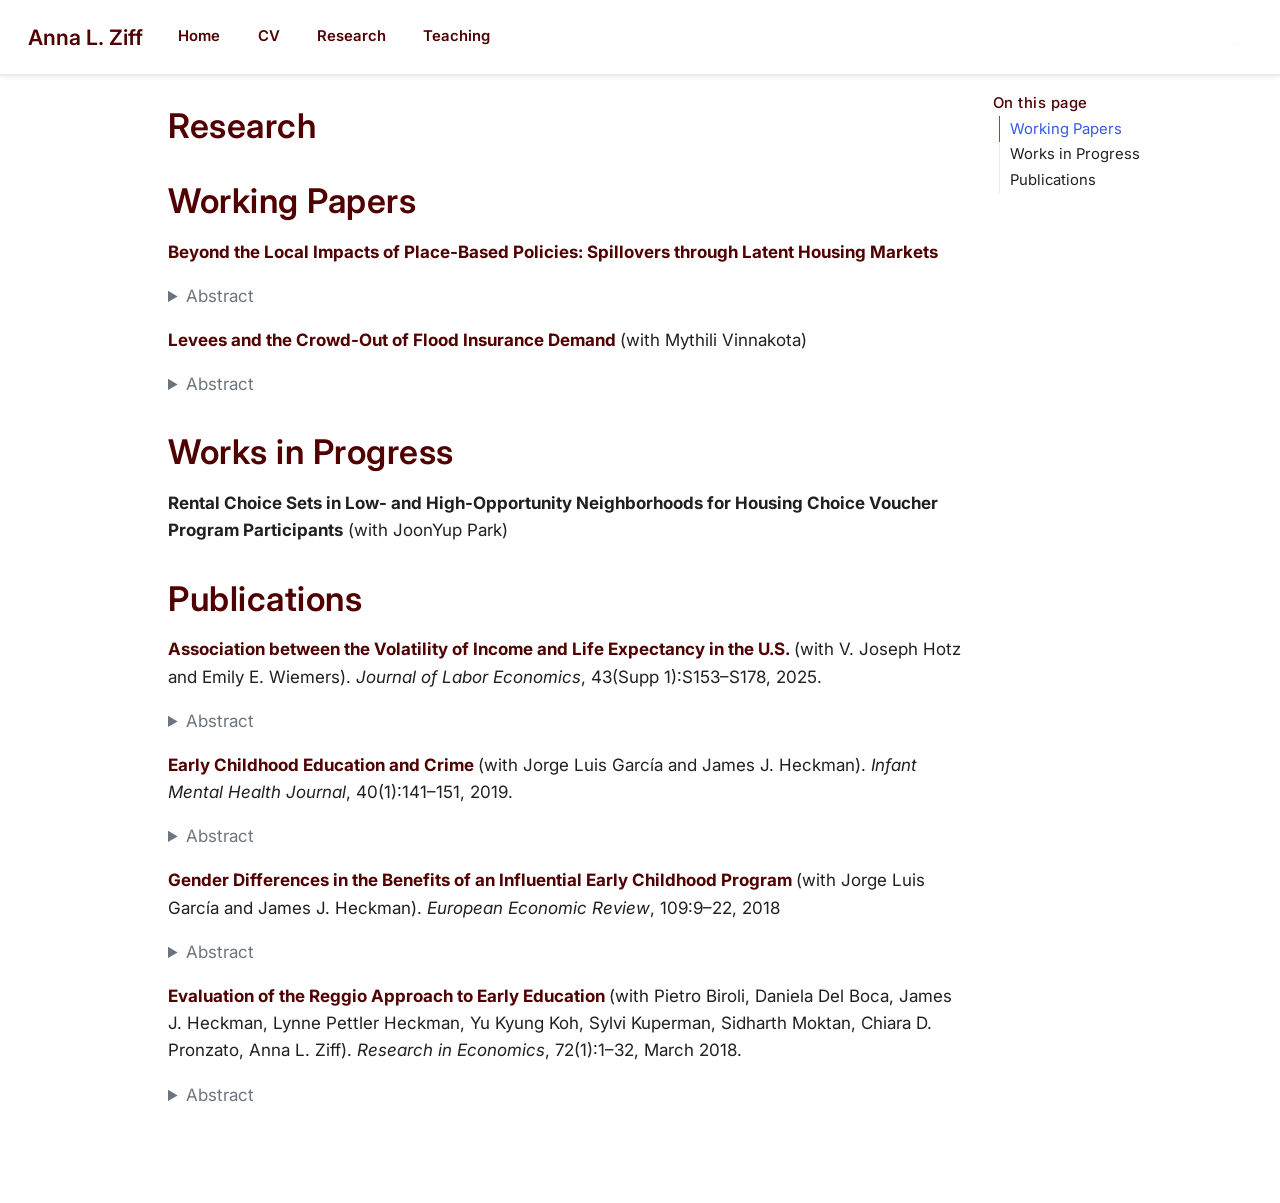
==== research.html @ 13e59d87 "Built site for gh-pages" ====
<!DOCTYPE html>
<html xmlns="http://www.w3.org/1999/xhtml" lang="en" xml:lang="en"><head>

<meta charset="utf-8">
<meta name="generator" content="quarto-1.7.33">

<meta name="viewport" content="width=device-width, initial-scale=1.0, user-scalable=yes">


<title>Research – Anna L. Ziff</title>
<style>
code{white-space: pre-wrap;}
span.smallcaps{font-variant: small-caps;}
div.columns{display: flex; gap: min(4vw, 1.5em);}
div.column{flex: auto; overflow-x: auto;}
div.hanging-indent{margin-left: 1.5em; text-indent: -1.5em;}
ul.task-list{list-style: none;}
ul.task-list li input[type="checkbox"] {
  width: 0.8em;
  margin: 0 0.8em 0.2em -1em; /* quarto-specific, see https://github.com/quarto-dev/quarto-cli/issues/4556 */ 
  vertical-align: middle;
}
</style>


<script src="site_libs/quarto-nav/quarto-nav.js"></script>
<script src="site_libs/quarto-nav/headroom.min.js"></script>
<script src="site_libs/clipboard/clipboard.min.js"></script>
<script src="site_libs/quarto-search/autocomplete.umd.js"></script>
<script src="site_libs/quarto-search/fuse.min.js"></script>
<script src="site_libs/quarto-search/quarto-search.js"></script>
<meta name="quarto:offset" content="./">
<script src="site_libs/quarto-html/quarto.js" type="module"></script>
<script src="site_libs/quarto-html/tabsets/tabsets.js" type="module"></script>
<script src="site_libs/quarto-html/popper.min.js"></script>
<script src="site_libs/quarto-html/tippy.umd.min.js"></script>
<script src="site_libs/quarto-html/anchor.min.js"></script>
<link href="site_libs/quarto-html/tippy.css" rel="stylesheet">
<link href="site_libs/quarto-html/quarto-syntax-highlighting-ea385d0e468b0dd5ea5bf0780b1290d9.css" rel="stylesheet" id="quarto-text-highlighting-styles">
<script src="site_libs/bootstrap/bootstrap.min.js"></script>
<link href="site_libs/bootstrap/bootstrap-icons.css" rel="stylesheet">
<link href="site_libs/bootstrap/bootstrap-a612748d1b9edfb70068d8f8d296748d.min.css" rel="stylesheet" append-hash="true" id="quarto-bootstrap" data-mode="light">
<script id="quarto-search-options" type="application/json">{
  "location": "navbar",
  "copy-button": false,
  "collapse-after": 3,
  "panel-placement": "end",
  "type": "overlay",
  "limit": 50,
  "keyboard-shortcut": [
    "f",
    "/",
    "s"
  ],
  "show-item-context": false,
  "language": {
    "search-no-results-text": "No results",
    "search-matching-documents-text": "matching documents",
    "search-copy-link-title": "Copy link to search",
    "search-hide-matches-text": "Hide additional matches",
    "search-more-match-text": "more match in this document",
    "search-more-matches-text": "more matches in this document",
    "search-clear-button-title": "Clear",
    "search-text-placeholder": "",
    "search-detached-cancel-button-title": "Cancel",
    "search-submit-button-title": "Submit",
    "search-label": "Search"
  }
}</script>


<link rel="stylesheet" href="styles.css">
</head>

<body class="nav-fixed quarto-light">

<div id="quarto-search-results"></div>
  <header id="quarto-header" class="headroom fixed-top">
    <nav class="navbar navbar-expand-lg " data-bs-theme="dark">
      <div class="navbar-container container-fluid">
      <div class="navbar-brand-container mx-auto">
    <a class="navbar-brand" href="./index.html">
    <span class="navbar-title">Anna L. Ziff</span>
    </a>
  </div>
            <div id="quarto-search" class="" title="Search"></div>
          <button class="navbar-toggler" type="button" data-bs-toggle="collapse" data-bs-target="#navbarCollapse" aria-controls="navbarCollapse" role="menu" aria-expanded="false" aria-label="Toggle navigation" onclick="if (window.quartoToggleHeadroom) { window.quartoToggleHeadroom(); }">
  <span class="navbar-toggler-icon"></span>
</button>
          <div class="collapse navbar-collapse" id="navbarCollapse">
            <ul class="navbar-nav navbar-nav-scroll me-auto">
  <li class="nav-item">
    <a class="nav-link" href="./index.html"> 
<span class="menu-text">Home</span></a>
  </li>  
  <li class="nav-item">
    <a class="nav-link" href="./cv.html"> 
<span class="menu-text">CV</span></a>
  </li>  
  <li class="nav-item">
    <a class="nav-link active" href="./research.html" aria-current="page"> 
<span class="menu-text">Research</span></a>
  </li>  
  <li class="nav-item">
    <a class="nav-link" href="./teaching.html"> 
<span class="menu-text">Teaching</span></a>
  </li>  
</ul>
          </div> <!-- /navcollapse -->
            <div class="quarto-navbar-tools">
</div>
      </div> <!-- /container-fluid -->
    </nav>
</header>
<!-- content -->
<div id="quarto-content" class="quarto-container page-columns page-rows-contents page-layout-article page-navbar">
<!-- sidebar -->
<!-- margin-sidebar -->
    <div id="quarto-margin-sidebar" class="sidebar margin-sidebar">
        <nav id="TOC" role="doc-toc" class="toc-active">
    <h2 id="toc-title">On this page</h2>
   
  <ul>
  <li><a href="#working-papers" id="toc-working-papers" class="nav-link active" data-scroll-target="#working-papers">Working Papers</a></li>
  <li><a href="#works-in-progress" id="toc-works-in-progress" class="nav-link" data-scroll-target="#works-in-progress">Works in Progress</a></li>
  <li><a href="#publications" id="toc-publications" class="nav-link" data-scroll-target="#publications">Publications</a></li>
  </ul>
</nav>
    </div>
<!-- main -->
<main class="content" id="quarto-document-content">

<header id="title-block-header" class="quarto-title-block default">
<div class="quarto-title">
<h1 class="title">Research</h1>
</div>



<div class="quarto-title-meta">

    
  
    
  </div>
  


</header>


<section id="working-papers" class="level1">
<h1>Working Papers</h1>
<p><a href="https://papers.ssrn.com/sol3/papers.cfm?abstract_id=5182368" target="_blank"> <strong>Beyond the Local Impacts of Place-Based Policies: Spillovers through Latent Housing Markets</strong> </a></p>
<details>
<summary>
Abstract
</summary>
Place-based policies target geographic areas, aiming to generate localized investment for economic development. Do place-based policies create new economic activity or do they reallocate it? Empirically evaluating this question is challenging because of the difficulty in ascertaining areas that might experience spillovers. I develop a data-driven approach to characterize the areas most likely to be affected when others receive targeted investment. Tax Increment Financing in Chicago provides a setting to consider whether place-based policies revitalizing neighborhoods are zero-sum. I find that while the effect of Tax Increment Financing on property values in targeted areas is positive, the spillover effect on property values in non-targeted areas is negative. Business activity shifts in a manner consistent with Tax Increment Financing subsidizing development that would have occurred elsewhere. I combine the direct and spillover effects to calculate a back-of-the-envelope estimate of an overall effect close to zero. Due to the targeting of the policy, it results in a limited amount of redistribution towards relatively disadvantaged targeted areas.
</details>
<p><a href="https://papers.ssrn.com/sol3/papers.cfm?abstract_id=5236211" target="_blank"> <strong>Levees and the Crowd-Out of Flood Insurance Demand</strong> </a> (with Mythili Vinnakota)</p>
<details>
<summary>
Abstract
</summary>
Public investments in disaster mitigation may crowd out demand for insurance. We measure the extent of substitution between flood-mitigating infrastructure and public flood insurance. Using a novel dataset of U.S. levee provision, we find that levee construction lowers flood risk and reduces insurance take-up by 61%, removing $300 million in coverage. Levee accreditation, which reduces premiums and lifts mandatory purchase requirements, offsets part of this decline, recovering $160 million in coverage. The positive effect of accreditation indicates that reducing premiums increases insurance take-up, despite the counteracting influence of mandate removal.
</details>
</section>
<section id="works-in-progress" class="level1">
<h1>Works in Progress</h1>
<p><strong>Rental Choice Sets in Low- and High-Opportunity Neighborhoods for Housing Choice Voucher Program Participants</strong> (with JoonYup Park)</p>
</section>
<section id="publications" class="level1">
<h1>Publications</h1>
<p><a href="https://www.journals.uchicago.edu/doi/abs/10.1086/732668?casa_token=XbRK0DC1zZIAAAAA%3A3C0MtSj0oxT8AwZ4A7Wc20gF5Qz93uo98hLbtMhqvdQ15JQXyigb8vaKeHGSCMHwTxvog8xwInPy&amp;casa_token=cZHFnPH7lEgAAAAA%3AjUynL4ZeNNfRysHkH0a2qqdx8-HyMJtUTleb1XitRK5CEegxS421WGBBKrL4jxqUXNPSc0SIUCFi&amp;journalCode=jole" target="_blank"> <strong>Association between the Volatility of Income and Life Expectancy in the U.S.</strong> </a> (with V. Joseph Hotz and Emily E. Wiemers). <em>Journal of Labor Economics</em>, 43(Supp 1):S153–S178, 2025.</p>
<details>
<summary>
Abstract
</summary>
We examine the relationship between income volatility and life expectancy in mid-sized US commuting zones between 2006 and 2014. We use a commercial dataset, InfoUSA, to measure income volatility, which we link to estimates of life expectancy by gender, county, race, and income. We find that higher income volatility in a county is associated with lower life expectancy but only at the bottom of the income distribution and primarily for non-Hispanic Whites. Though we cannot extrapolate our findings to individual-level relationships, we do link them to existing literatures on place-based differences in mortality and the relationship between volatility and health.
</details>
<p><a href="https://onlinelibrary.wiley.com/doi/abs/10.1002/imhj.21759?casa_token=8ymuZDzhZjEAAAAA%3AyZ9dfYvaEJ7WJ9uGnoEd96sbjQ3d9Z7tIBpLLRxF7qrRx-mzx-M-gy7MvJSvj90hgDP8T-jOVazCt1g" target="_blank"> <strong>Early Childhood Education and Crime</strong> </a> (with Jorge Luis García and James J. Heckman). <em>Infant Mental Health Journal</em>, 40(1):141–151, 2019.</p>
<details>
<summary>
Abstract
</summary>
This article presents new evidence on the crime-reducing impacts of a high-quality, intensive early childhood program with long-term follow-up, evaluated by a randomized controlled trial. Proportionately, more women than men decrease their criminal activity after participating in the program. This gender difference arises because of the worse home environments for girls, with corresponding greater scope for improvement by the program. For both genders, treatment effects are larger for the least-advantaged children, as measured by their mother’s education at baseline. The dollar value of the social cost of criminal activity averted is higher for men because they commit more costly violent crimes.
</details>
<p><a href="https://www.sciencedirect.com/science/article/abs/pii/S0014292118300953?via%3Dihub" target="_blank"> <strong> Gender Differences in the Benefits of an Influential Early Childhood Program </strong> </a> (with Jorge Luis García and James J. Heckman). <em>European Economic Review</em>, 109:9–22, 2018</p>
<details>
<summary>
Abstract
</summary>
This paper studies the life-cycle impacts of a widely emulated high-quality, intensive early childhood program with long-term follow up. The program starts early in life (at 8 weeks of age) and is evaluated by an RCT. There are multiple treatment effects which we summarize through interpretable aggregates. Girls have a greater number of statistically significant treatment effects than boys and effect sizes for them are generally bigger. The source of this difference is worse home environments for girls with greater scope for improvement by the program. Fathers of sons support their families more than fathers of daughters.
</details>
<p><a href="https://www.sciencedirect.com/science/article/pii/S1090944317301643?casa_token=oDPqRsBrVT8AAAAA:plbBgHkvJqUS_52cno3CZLwmNj6clTgGyVrzWSaETHaR7Uz_A9oddJJNb7IjfYVjBIUldeP6zPU" target="_blank"> <strong>Evaluation of the Reggio Approach to Early Education</strong> </a> (with Pietro Biroli, Daniela Del Boca, James J. Heckman, Lynne Pettler Heckman, Yu Kyung Koh, Sylvi Kuperman, Sidharth Moktan, Chiara D. Pronzato, Anna L. Ziff). <em>Research in Economics</em>, 72(1):1–32, March 2018.</p>
<details>
<summary>
Abstract
</summary>
We evaluate the Reggio Approach using non-experimental data on individuals from the cities of Reggio Emilia, Parma and Padova belonging to one of five age cohorts: ages 50, 40, 30, 18, and 6 as of 2012. The treated were exposed to municipally offered infant-toddler (ages 0–3) and preschool (ages 3–6) programs in Reggio Emilia. The control group either did not receive formal childcare or were exposed to programs offered by municipal systems (outside of Reggio Emilia), or by state or religious systems (in all three cities). We exploit the city-cohort structure of the data to estimate treatment effects using three strategies: difference-in-differences, matching, and matched-difference-in-differences. Most positive and significant effects are generated from comparisons of the treated with individuals who did not receive formal childcare. Relative to not receiving formal care, the Reggio Approach significantly boosts outcomes related to employment, socio-emotional skills, high school graduation, participation in elections, and obesity. Comparisons with individuals exposed to alternative forms of childcare do not yield strong patterns of positive and significant effects. This suggests that differences between the Reggio Approach and other alternatives are not sufficiently large to result in significant differences in outcomes. This interpretation is supported by a survey we conduct, which documents increasing similarities in the administrative and pedagogical practices of childcare systems in the three cities over time.
</details>


</section>

</main> <!-- /main -->
<script id="quarto-html-after-body" type="application/javascript">
  window.document.addEventListener("DOMContentLoaded", function (event) {
    const icon = "";
    const anchorJS = new window.AnchorJS();
    anchorJS.options = {
      placement: 'right',
      icon: icon
    };
    anchorJS.add('.anchored');
    const isCodeAnnotation = (el) => {
      for (const clz of el.classList) {
        if (clz.startsWith('code-annotation-')) {                     
          return true;
        }
      }
      return false;
    }
    const onCopySuccess = function(e) {
      // button target
      const button = e.trigger;
      // don't keep focus
      button.blur();
      // flash "checked"
      button.classList.add('code-copy-button-checked');
      var currentTitle = button.getAttribute("title");
      button.setAttribute("title", "Copied!");
      let tooltip;
      if (window.bootstrap) {
        button.setAttribute("data-bs-toggle", "tooltip");
        button.setAttribute("data-bs-placement", "left");
        button.setAttribute("data-bs-title", "Copied!");
        tooltip = new bootstrap.Tooltip(button, 
          { trigger: "manual", 
            customClass: "code-copy-button-tooltip",
            offset: [0, -8]});
        tooltip.show();    
      }
      setTimeout(function() {
        if (tooltip) {
          tooltip.hide();
          button.removeAttribute("data-bs-title");
          button.removeAttribute("data-bs-toggle");
          button.removeAttribute("data-bs-placement");
        }
        button.setAttribute("title", currentTitle);
        button.classList.remove('code-copy-button-checked');
      }, 1000);
      // clear code selection
      e.clearSelection();
    }
    const getTextToCopy = function(trigger) {
        const codeEl = trigger.previousElementSibling.cloneNode(true);
        for (const childEl of codeEl.children) {
          if (isCodeAnnotation(childEl)) {
            childEl.remove();
          }
        }
        return codeEl.innerText;
    }
    const clipboard = new window.ClipboardJS('.code-copy-button:not([data-in-quarto-modal])', {
      text: getTextToCopy
    });
    clipboard.on('success', onCopySuccess);
    if (window.document.getElementById('quarto-embedded-source-code-modal')) {
      const clipboardModal = new window.ClipboardJS('.code-copy-button[data-in-quarto-modal]', {
        text: getTextToCopy,
        container: window.document.getElementById('quarto-embedded-source-code-modal')
      });
      clipboardModal.on('success', onCopySuccess);
    }
      var localhostRegex = new RegExp(/^(?:http|https):\/\/localhost\:?[0-9]*\//);
      var mailtoRegex = new RegExp(/^mailto:/);
        var filterRegex = new RegExp("https:\/\/aziff\.github\.io\/homepage\/");
      var isInternal = (href) => {
          return filterRegex.test(href) || localhostRegex.test(href) || mailtoRegex.test(href);
      }
      // Inspect non-navigation links and adorn them if external
     var links = window.document.querySelectorAll('a[href]:not(.nav-link):not(.navbar-brand):not(.toc-action):not(.sidebar-link):not(.sidebar-item-toggle):not(.pagination-link):not(.no-external):not([aria-hidden]):not(.dropdown-item):not(.quarto-navigation-tool):not(.about-link)');
      for (var i=0; i<links.length; i++) {
        const link = links[i];
        if (!isInternal(link.href)) {
          // undo the damage that might have been done by quarto-nav.js in the case of
          // links that we want to consider external
          if (link.dataset.originalHref !== undefined) {
            link.href = link.dataset.originalHref;
          }
        }
      }
    function tippyHover(el, contentFn, onTriggerFn, onUntriggerFn) {
      const config = {
        allowHTML: true,
        maxWidth: 500,
        delay: 100,
        arrow: false,
        appendTo: function(el) {
            return el.parentElement;
        },
        interactive: true,
        interactiveBorder: 10,
        theme: 'quarto',
        placement: 'bottom-start',
      };
      if (contentFn) {
        config.content = contentFn;
      }
      if (onTriggerFn) {
        config.onTrigger = onTriggerFn;
      }
      if (onUntriggerFn) {
        config.onUntrigger = onUntriggerFn;
      }
      window.tippy(el, config); 
    }
    const noterefs = window.document.querySelectorAll('a[role="doc-noteref"]');
    for (var i=0; i<noterefs.length; i++) {
      const ref = noterefs[i];
      tippyHover(ref, function() {
        // use id or data attribute instead here
        let href = ref.getAttribute('data-footnote-href') || ref.getAttribute('href');
        try { href = new URL(href).hash; } catch {}
        const id = href.replace(/^#\/?/, "");
        const note = window.document.getElementById(id);
        if (note) {
          return note.innerHTML;
        } else {
          return "";
        }
      });
    }
    const xrefs = window.document.querySelectorAll('a.quarto-xref');
    const processXRef = (id, note) => {
      // Strip column container classes
      const stripColumnClz = (el) => {
        el.classList.remove("page-full", "page-columns");
        if (el.children) {
          for (const child of el.children) {
            stripColumnClz(child);
          }
        }
      }
      stripColumnClz(note)
      if (id === null || id.startsWith('sec-')) {
        // Special case sections, only their first couple elements
        const container = document.createElement("div");
        if (note.children && note.children.length > 2) {
          container.appendChild(note.children[0].cloneNode(true));
          for (let i = 1; i < note.children.length; i++) {
            const child = note.children[i];
            if (child.tagName === "P" && child.innerText === "") {
              continue;
            } else {
              container.appendChild(child.cloneNode(true));
              break;
            }
          }
          if (window.Quarto?.typesetMath) {
            window.Quarto.typesetMath(container);
          }
          return container.innerHTML
        } else {
          if (window.Quarto?.typesetMath) {
            window.Quarto.typesetMath(note);
          }
          return note.innerHTML;
        }
      } else {
        // Remove any anchor links if they are present
        const anchorLink = note.querySelector('a.anchorjs-link');
        if (anchorLink) {
          anchorLink.remove();
        }
        if (window.Quarto?.typesetMath) {
          window.Quarto.typesetMath(note);
        }
        if (note.classList.contains("callout")) {
          return note.outerHTML;
        } else {
          return note.innerHTML;
        }
      }
    }
    for (var i=0; i<xrefs.length; i++) {
      const xref = xrefs[i];
      tippyHover(xref, undefined, function(instance) {
        instance.disable();
        let url = xref.getAttribute('href');
        let hash = undefined; 
        if (url.startsWith('#')) {
          hash = url;
        } else {
          try { hash = new URL(url).hash; } catch {}
        }
        if (hash) {
          const id = hash.replace(/^#\/?/, "");
          const note = window.document.getElementById(id);
          if (note !== null) {
            try {
              const html = processXRef(id, note.cloneNode(true));
              instance.setContent(html);
            } finally {
              instance.enable();
              instance.show();
            }
          } else {
            // See if we can fetch this
            fetch(url.split('#')[0])
            .then(res => res.text())
            .then(html => {
              const parser = new DOMParser();
              const htmlDoc = parser.parseFromString(html, "text/html");
              const note = htmlDoc.getElementById(id);
              if (note !== null) {
                const html = processXRef(id, note);
                instance.setContent(html);
              } 
            }).finally(() => {
              instance.enable();
              instance.show();
            });
          }
        } else {
          // See if we can fetch a full url (with no hash to target)
          // This is a special case and we should probably do some content thinning / targeting
          fetch(url)
          .then(res => res.text())
          .then(html => {
            const parser = new DOMParser();
            const htmlDoc = parser.parseFromString(html, "text/html");
            const note = htmlDoc.querySelector('main.content');
            if (note !== null) {
              // This should only happen for chapter cross references
              // (since there is no id in the URL)
              // remove the first header
              if (note.children.length > 0 && note.children[0].tagName === "HEADER") {
                note.children[0].remove();
              }
              const html = processXRef(null, note);
              instance.setContent(html);
            } 
          }).finally(() => {
            instance.enable();
            instance.show();
          });
        }
      }, function(instance) {
      });
    }
        let selectedAnnoteEl;
        const selectorForAnnotation = ( cell, annotation) => {
          let cellAttr = 'data-code-cell="' + cell + '"';
          let lineAttr = 'data-code-annotation="' +  annotation + '"';
          const selector = 'span[' + cellAttr + '][' + lineAttr + ']';
          return selector;
        }
        const selectCodeLines = (annoteEl) => {
          const doc = window.document;
          const targetCell = annoteEl.getAttribute("data-target-cell");
          const targetAnnotation = annoteEl.getAttribute("data-target-annotation");
          const annoteSpan = window.document.querySelector(selectorForAnnotation(targetCell, targetAnnotation));
          const lines = annoteSpan.getAttribute("data-code-lines").split(",");
          const lineIds = lines.map((line) => {
            return targetCell + "-" + line;
          })
          let top = null;
          let height = null;
          let parent = null;
          if (lineIds.length > 0) {
              //compute the position of the single el (top and bottom and make a div)
              const el = window.document.getElementById(lineIds[0]);
              top = el.offsetTop;
              height = el.offsetHeight;
              parent = el.parentElement.parentElement;
            if (lineIds.length > 1) {
              const lastEl = window.document.getElementById(lineIds[lineIds.length - 1]);
              const bottom = lastEl.offsetTop + lastEl.offsetHeight;
              height = bottom - top;
            }
            if (top !== null && height !== null && parent !== null) {
              // cook up a div (if necessary) and position it 
              let div = window.document.getElementById("code-annotation-line-highlight");
              if (div === null) {
                div = window.document.createElement("div");
                div.setAttribute("id", "code-annotation-line-highlight");
                div.style.position = 'absolute';
                parent.appendChild(div);
              }
              div.style.top = top - 2 + "px";
              div.style.height = height + 4 + "px";
              div.style.left = 0;
              let gutterDiv = window.document.getElementById("code-annotation-line-highlight-gutter");
              if (gutterDiv === null) {
                gutterDiv = window.document.createElement("div");
                gutterDiv.setAttribute("id", "code-annotation-line-highlight-gutter");
                gutterDiv.style.position = 'absolute';
                const codeCell = window.document.getElementById(targetCell);
                const gutter = codeCell.querySelector('.code-annotation-gutter');
                gutter.appendChild(gutterDiv);
              }
              gutterDiv.style.top = top - 2 + "px";
              gutterDiv.style.height = height + 4 + "px";
            }
            selectedAnnoteEl = annoteEl;
          }
        };
        const unselectCodeLines = () => {
          const elementsIds = ["code-annotation-line-highlight", "code-annotation-line-highlight-gutter"];
          elementsIds.forEach((elId) => {
            const div = window.document.getElementById(elId);
            if (div) {
              div.remove();
            }
          });
          selectedAnnoteEl = undefined;
        };
          // Handle positioning of the toggle
      window.addEventListener(
        "resize",
        throttle(() => {
          elRect = undefined;
          if (selectedAnnoteEl) {
            selectCodeLines(selectedAnnoteEl);
          }
        }, 10)
      );
      function throttle(fn, ms) {
      let throttle = false;
      let timer;
        return (...args) => {
          if(!throttle) { // first call gets through
              fn.apply(this, args);
              throttle = true;
          } else { // all the others get throttled
              if(timer) clearTimeout(timer); // cancel #2
              timer = setTimeout(() => {
                fn.apply(this, args);
                timer = throttle = false;
              }, ms);
          }
        };
      }
        // Attach click handler to the DT
        const annoteDls = window.document.querySelectorAll('dt[data-target-cell]');
        for (const annoteDlNode of annoteDls) {
          annoteDlNode.addEventListener('click', (event) => {
            const clickedEl = event.target;
            if (clickedEl !== selectedAnnoteEl) {
              unselectCodeLines();
              const activeEl = window.document.querySelector('dt[data-target-cell].code-annotation-active');
              if (activeEl) {
                activeEl.classList.remove('code-annotation-active');
              }
              selectCodeLines(clickedEl);
              clickedEl.classList.add('code-annotation-active');
            } else {
              // Unselect the line
              unselectCodeLines();
              clickedEl.classList.remove('code-annotation-active');
            }
          });
        }
    const findCites = (el) => {
      const parentEl = el.parentElement;
      if (parentEl) {
        const cites = parentEl.dataset.cites;
        if (cites) {
          return {
            el,
            cites: cites.split(' ')
          };
        } else {
          return findCites(el.parentElement)
        }
      } else {
        return undefined;
      }
    };
    var bibliorefs = window.document.querySelectorAll('a[role="doc-biblioref"]');
    for (var i=0; i<bibliorefs.length; i++) {
      const ref = bibliorefs[i];
      const citeInfo = findCites(ref);
      if (citeInfo) {
        tippyHover(citeInfo.el, function() {
          var popup = window.document.createElement('div');
          citeInfo.cites.forEach(function(cite) {
            var citeDiv = window.document.createElement('div');
            citeDiv.classList.add('hanging-indent');
            citeDiv.classList.add('csl-entry');
            var biblioDiv = window.document.getElementById('ref-' + cite);
            if (biblioDiv) {
              citeDiv.innerHTML = biblioDiv.innerHTML;
            }
            popup.appendChild(citeDiv);
          });
          return popup.innerHTML;
        });
      }
    }
  });
  </script>
</div> <!-- /content -->




</body></html>
---- site_libs/quarto-html/tippy.css ----
.tippy-box[data-animation=fade][data-state=hidden]{opacity:0}[data-tippy-root]{max-width:calc(100vw - 10px)}.tippy-box{position:relative;background-color:#333;color:#fff;border-radius:4px;font-size:14px;line-height:1.4;white-space:normal;outline:0;transition-property:transform,visibility,opacity}.tippy-box[data-placement^=top]>.tippy-arrow{bottom:0}.tippy-box[data-placement^=top]>.tippy-arrow:before{bottom:-7px;left:0;border-width:8px 8px 0;border-top-color:initial;transform-origin:center top}.tippy-box[data-placement^=bottom]>.tippy-arrow{top:0}.tippy-box[data-placement^=bottom]>.tippy-arrow:before{top:-7px;left:0;border-width:0 8px 8px;border-bottom-color:initial;transform-origin:center bottom}.tippy-box[data-placement^=left]>.tippy-arrow{right:0}.tippy-box[data-placement^=left]>.tippy-arrow:before{border-width:8px 0 8px 8px;border-left-color:initial;right:-7px;transform-origin:center left}.tippy-box[data-placement^=right]>.tippy-arrow{left:0}.tippy-box[data-placement^=right]>.tippy-arrow:before{left:-7px;border-width:8px 8px 8px 0;border-right-color:initial;transform-origin:center right}.tippy-box[data-inertia][data-state=visible]{transition-timing-function:cubic-bezier(.54,1.5,.38,1.11)}.tippy-arrow{width:16px;height:16px;color:#333}.tippy-arrow:before{content:"";position:absolute;border-color:transparent;border-style:solid}.tippy-content{position:relative;padding:5px 9px;z-index:1}
---- site_libs/quarto-html/quarto-syntax-highlighting-ea385d0e468b0dd5ea5bf0780b1290d9.css ----
/* quarto syntax highlight colors */
:root {
  --quarto-hl-ot-color: #003B4F;
  --quarto-hl-at-color: #657422;
  --quarto-hl-ss-color: #20794D;
  --quarto-hl-an-color: #5E5E5E;
  --quarto-hl-fu-color: #4758AB;
  --quarto-hl-st-color: #20794D;
  --quarto-hl-cf-color: #003B4F;
  --quarto-hl-op-color: #5E5E5E;
  --quarto-hl-er-color: #AD0000;
  --quarto-hl-bn-color: #AD0000;
  --quarto-hl-al-color: #AD0000;
  --quarto-hl-va-color: #111111;
  --quarto-hl-bu-color: inherit;
  --quarto-hl-ex-color: inherit;
  --quarto-hl-pp-color: #AD0000;
  --quarto-hl-in-color: #5E5E5E;
  --quarto-hl-vs-color: #20794D;
  --quarto-hl-wa-color: #5E5E5E;
  --quarto-hl-do-color: #5E5E5E;
  --quarto-hl-im-color: #00769E;
  --quarto-hl-ch-color: #20794D;
  --quarto-hl-dt-color: #AD0000;
  --quarto-hl-fl-color: #AD0000;
  --quarto-hl-co-color: #5E5E5E;
  --quarto-hl-cv-color: #5E5E5E;
  --quarto-hl-cn-color: #8f5902;
  --quarto-hl-sc-color: #5E5E5E;
  --quarto-hl-dv-color: #AD0000;
  --quarto-hl-kw-color: #003B4F;
}

/* other quarto variables */
:root {
  --quarto-font-monospace: SFMono-Regular, Menlo, Monaco, Consolas, "Liberation Mono", "Courier New", monospace;
}

/* syntax highlight based on Pandoc's rules */
pre > code.sourceCode > span {
  color: #003B4F;
}

code.sourceCode > span {
  color: #003B4F;
}

div.sourceCode,
div.sourceCode pre.sourceCode {
  color: #003B4F;
}

/* Normal */
code span {
  color: #003B4F;
}

/* Alert */
code span.al {
  color: #AD0000;
  font-style: inherit;
}

/* Annotation */
code span.an {
  color: #5E5E5E;
  font-style: inherit;
}

/* Attribute */
code span.at {
  color: #657422;
  font-style: inherit;
}

/* BaseN */
code span.bn {
  color: #AD0000;
  font-style: inherit;
}

/* BuiltIn */
code span.bu {
  font-style: inherit;
}

/* ControlFlow */
code span.cf {
  color: #003B4F;
  font-weight: bold;
  font-style: inherit;
}

/* Char */
code span.ch {
  color: #20794D;
  font-style: inherit;
}

/* Constant */
code span.cn {
  color: #8f5902;
  font-style: inherit;
}

/* Comment */
code span.co {
  color: #5E5E5E;
  font-style: inherit;
}

/* CommentVar */
code span.cv {
  color: #5E5E5E;
  font-style: italic;
}

/* Documentation */
code span.do {
  color: #5E5E5E;
  font-style: italic;
}

/* DataType */
code span.dt {
  color: #AD0000;
  font-style: inherit;
}

/* DecVal */
code span.dv {
  color: #AD0000;
  font-style: inherit;
}

/* Error */
code span.er {
  color: #AD0000;
  font-style: inherit;
}

/* Extension */
code span.ex {
  font-style: inherit;
}

/* Float */
code span.fl {
  color: #AD0000;
  font-style: inherit;
}

/* Function */
code span.fu {
  color: #4758AB;
  font-style: inherit;
}

/* Import */
code span.im {
  color: #00769E;
  font-style: inherit;
}

/* Information */
code span.in {
  color: #5E5E5E;
  font-style: inherit;
}

/* Keyword */
code span.kw {
  color: #003B4F;
  font-weight: bold;
  font-style: inherit;
}

/* Operator */
code span.op {
  color: #5E5E5E;
  font-style: inherit;
}

/* Other */
code span.ot {
  color: #003B4F;
  font-style: inherit;
}

/* Preprocessor */
code span.pp {
  color: #AD0000;
  font-style: inherit;
}

/* SpecialChar */
code span.sc {
  color: #5E5E5E;
  font-style: inherit;
}

/* SpecialString */
code span.ss {
  color: #20794D;
  font-style: inherit;
}

/* String */
code span.st {
  color: #20794D;
  font-style: inherit;
}

/* Variable */
code span.va {
  color: #111111;
  font-style: inherit;
}

/* VerbatimString */
code span.vs {
  color: #20794D;
  font-style: inherit;
}

/* Warning */
code span.wa {
  color: #5E5E5E;
  font-style: italic;
}

.prevent-inlining {
  content: "</";
}

/*# sourceMappingURL=538754cbb4183396a2435bcb80637e05.css.map */
---- styles.css ----
/* Created using ChatGPT */
/* === Zephyr + Texas A&M Branding === */

/* Base body and text */
body {
  background-color: #ffffff; /* White */
  color: #202020;            /* Gray 900 */
  font-family: "Inter", "Helvetica Neue", Arial, sans-serif;
  line-height: 1.6;
}

/* Headings */
h1, h2, h3, h4, h5, h6 {
  color: #500000; /* Aggie Maroon */
  font-weight: 600;
  letter-spacing: 0.5px;
}

/* Links */
a {
  color: #500000;
  text-decoration: none;
  font-weight: 500;
}
a:hover, a:focus {
  color: #732f2f; /* Brand Light */
  text-decoration: underline;
}

/* Navbar */
.navbar {
  background-color: #ffffff !important;
  border-bottom: 2px solid #eaeaea; /* Gray 200 */
  box-shadow: 0 2px 4px rgba(0,0,0,0.05);
}
.navbar a, .navbar-brand {
  color: #500000 !important;
  font-weight: 600;
}
.navbar a:hover, .navbar-brand:hover {
  color: #732f2f !important;
}

/* Buttons */
.btn-primary {
  background-color: #500000;
  border-color: #500000;
  border-radius: 0.5rem; /* Zephyr = softer rounded */
  font-weight: 500;
}
.btn-primary:hover, .btn-primary:focus {
  background-color: #732f2f;
  border-color: #732f2f;
}

.btn-outline-primary {
  color: #500000;
  border-color: #500000;
  border-radius: 0.5rem;
}
.btn-outline-primary:hover {
  background-color: #500000;
  color: #ffffff;
}

/* Tables */
table {
  border: 1px solid #d1d1d1; /* Gray 300 */
  border-radius: 0.5rem;
  overflow: hidden;
}
thead {
  background-color: #f6f6f6; /* Gray 100 */
  color: #500000;
}
tbody tr:nth-child(even) {
  background-color: #f6f6f6; /* Alternating rows */
}

/* Code blocks */
pre, code {
  background-color: #f6f6f6;
  color: #3c001c; /* Brand Dark */
  border-radius: 6px;
  padding: 0.25rem 0.5rem;
  font-size: 0.9rem;
}

/* Section styling */
.section {
  padding: 2rem;
  margin-bottom: 2rem;
}
.section.alt {
  background-color: #f6f6f6;
  border-radius: 0.75rem;
  padding: 2rem;
}

/* Footer */
footer {
  background-color: #f6f6f6;
  color: #535353; /* Gray 700 */
  padding: 1rem;
  text-align: center;
  border-top: 3px solid #500000;
}
footer a {
  color: #500000;
  font-weight: 500;
}
footer a:hover {
  color: #732f2f;
}
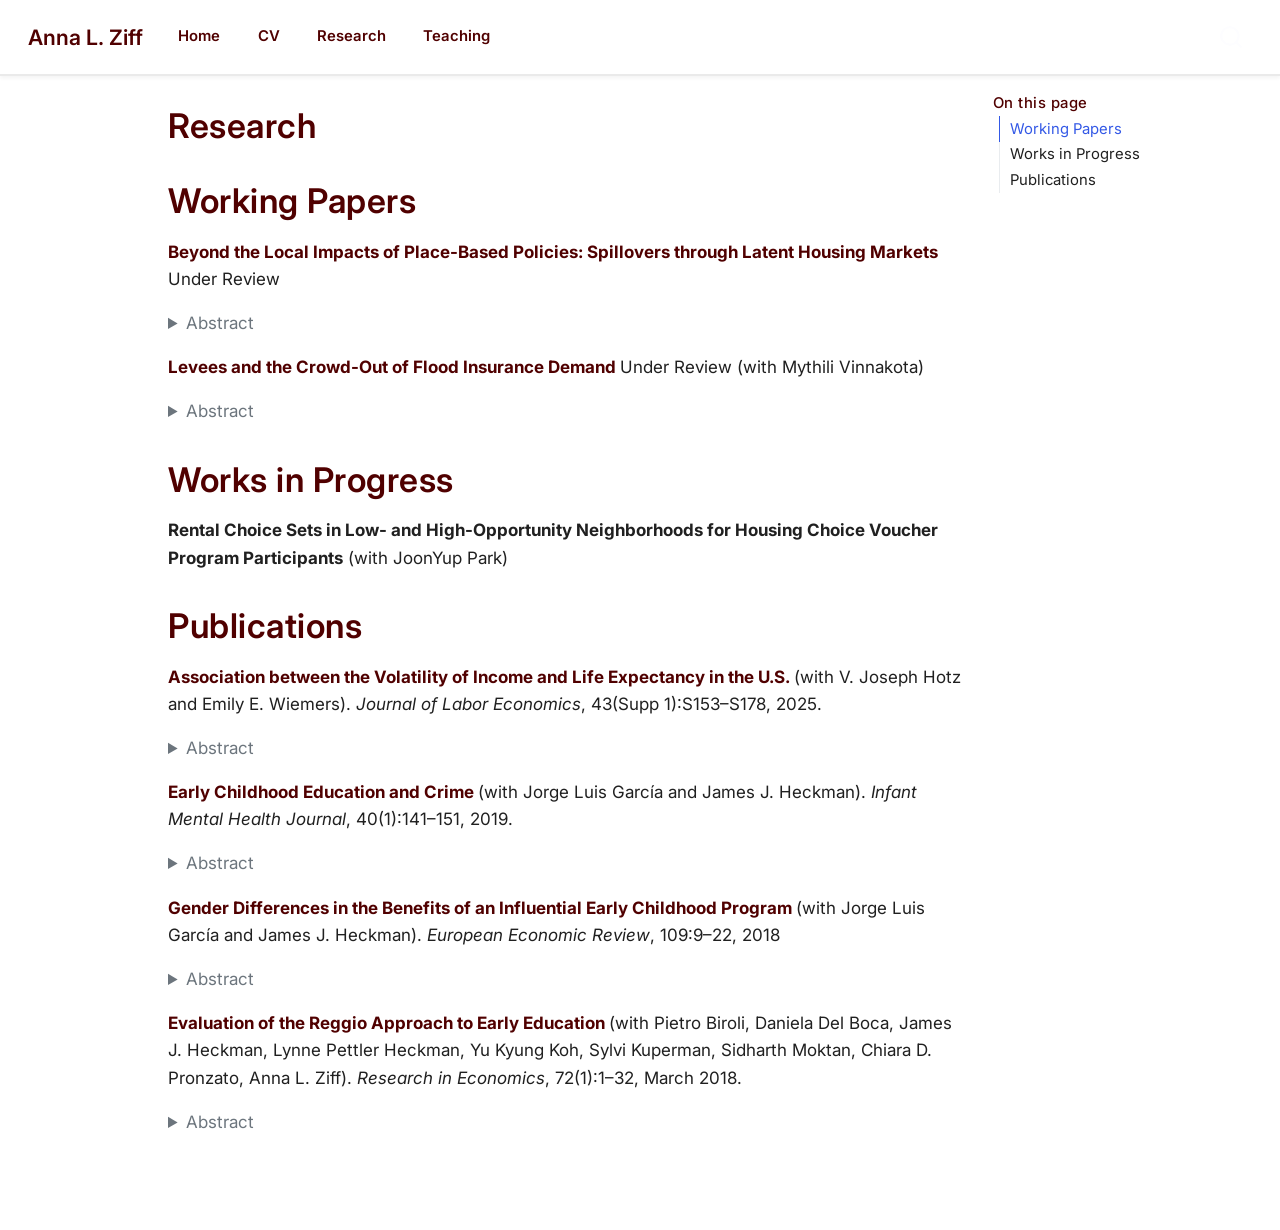
==== commit 4d1f0257: "Built site for gh-pages" ====
--- a/research.html
+++ b/research.html
@@ -151,14 +151,14 @@
 
 <section id="working-papers" class="level1">
 <h1>Working Papers</h1>
-<p><a href="https://papers.ssrn.com/sol3/papers.cfm?abstract_id=5182368" target="_blank"> <strong>Beyond the Local Impacts of Place-Based Policies: Spillovers through Latent Housing Markets</strong> </a></p>
+<p><a href="https://papers.ssrn.com/sol3/papers.cfm?abstract_id=5182368" target="_blank"> <strong>Beyond the Local Impacts of Place-Based Policies: Spillovers through Latent Housing Markets</strong> </a> Under Review</p>
 <details>
 <summary>
 Abstract
 </summary>
 Place-based policies target geographic areas, aiming to generate localized investment for economic development. Do place-based policies create new economic activity or do they reallocate it? Empirically evaluating this question is challenging because of the difficulty in ascertaining areas that might experience spillovers. I develop a data-driven approach to characterize the areas most likely to be affected when others receive targeted investment. Tax Increment Financing in Chicago provides a setting to consider whether place-based policies revitalizing neighborhoods are zero-sum. I find that while the effect of Tax Increment Financing on property values in targeted areas is positive, the spillover effect on property values in non-targeted areas is negative. Business activity shifts in a manner consistent with Tax Increment Financing subsidizing development that would have occurred elsewhere. I combine the direct and spillover effects to calculate a back-of-the-envelope estimate of an overall effect close to zero. Due to the targeting of the policy, it results in a limited amount of redistribution towards relatively disadvantaged targeted areas.
 </details>
-<p><a href="https://papers.ssrn.com/sol3/papers.cfm?abstract_id=5236211" target="_blank"> <strong>Levees and the Crowd-Out of Flood Insurance Demand</strong> </a> (with Mythili Vinnakota)</p>
+<p><a href="https://papers.ssrn.com/sol3/papers.cfm?abstract_id=5236211" target="_blank"> <strong>Levees and the Crowd-Out of Flood Insurance Demand</strong> </a> Under Review (with Mythili Vinnakota)</p>
 <details>
 <summary>
 Abstract
